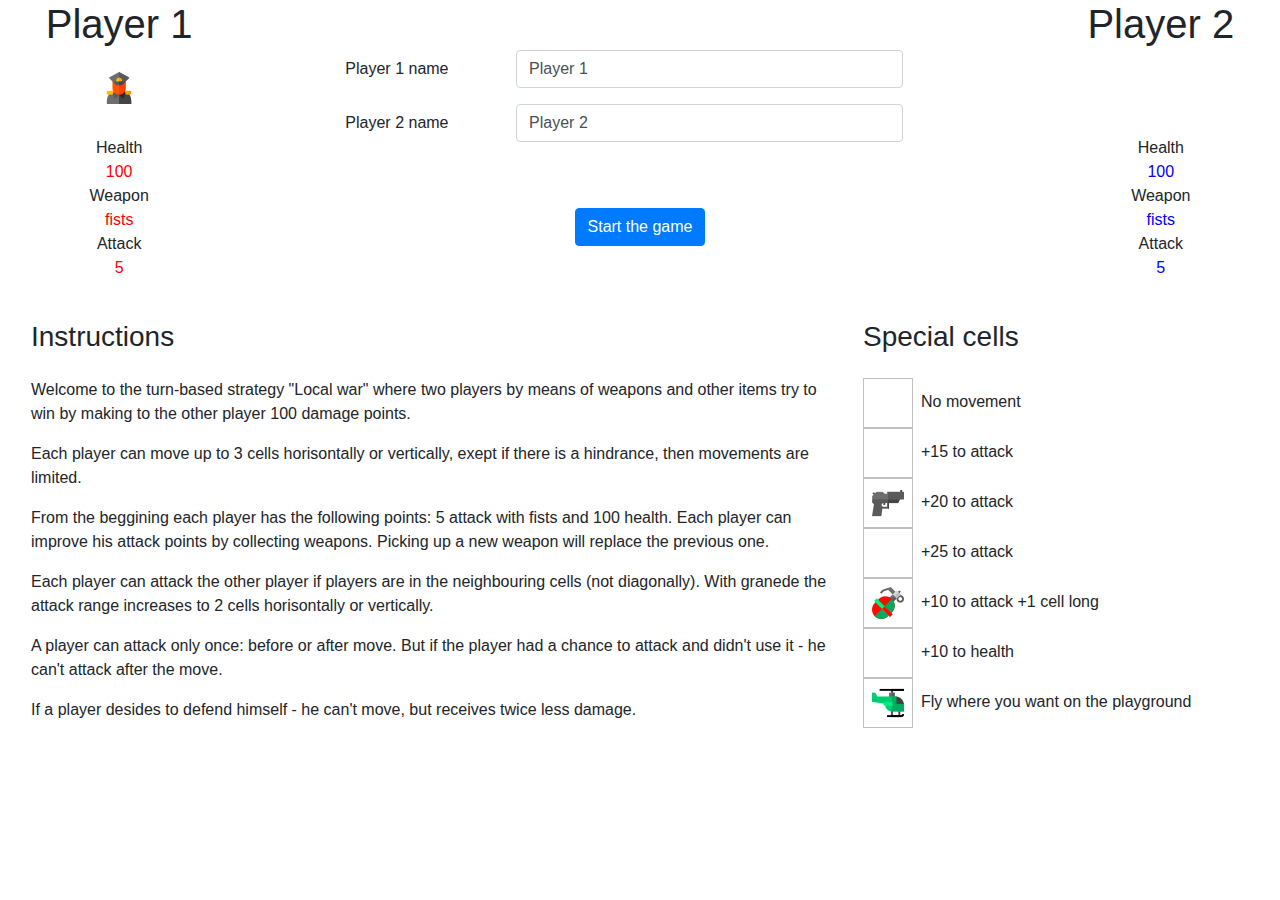
==== index.html @ a1065ed9 "Update index.html" ====
<!DOCTYPE html>
<html>
<head>

	<meta charset="utf-8"> 
	<meta http-equiv="X-UA-Compatible" content="IE=edge">
	<meta name="viewport" content="width=device-width, initial-scale=1">
	<title>Game OC project 6</title>
	<meta name="description" content="Game OC project 6">
	<link rel="stylesheet" href="https://stackpath.bootstrapcdn.com/bootstrap/4.3.1/css/bootstrap.min.css" integrity="sha384-ggOyR0iXCbMQv3Xipma34MD+dH/1fQ784/j6cY/iJTQUOhcWr7x9JvoRxT2MZw1T" crossorigin="anonymous">
	<link rel="stylesheet" href="https://use.fontawesome.com/releases/v5.7.2/css/all.css" integrity="sha384-fnmOCqbTlWIlj8LyTjo7mOUStjsKC4pOpQbqyi7RrhN7udi9RwhKkMHpvLbHG9Sr" crossorigin="anonymous">  
	<link href="css/style.css" rel="stylesheet">    
	<script src="http://code.jquery.com/jquery-3.3.1.min.js"></script>
	<link rel="stylesheet" href="https://cdnjs.cloudflare.com/ajax/libs/animate.css/3.7.0/animate.min.css">
	<link rel="icon" type="image/png" href="css/png/001-helicopter.png" sizes="32x32">  

</head>

<body>
	<div class="row col-12 mx-0">
		<div class="col-2 justify-content-center text-center animated pulse" id="attackPlayer1">
			<h1><span id="player1Lable">Player 1</span><div class="logoPlayer1"></div></h1>
			<div>Health</div>
			<div class="red" id="player1Health">100</div>
			<div>Weapon</div>
			<div class="red" id="player1Weapon">fists</div>
			<div>Attack</div>
			<div class="red" id="player1Attack">5</div>
		</div>
		<div class="col-8 playGround justify-content-center text-center" id="names">

			<div class="form-group row align-items-center">
				<label for="player1Name" class="offset-sm-1 col-sm-3 col-form-label">Player 1 name</label>
				<div class="col-sm-6">
					<input type="text" class="form-control mt-0" id="player1Name" value='Player 1'>
				</div>
			</div>

			<div class="form-group row">
				<label for="player2Name" class="offset-sm-1 col-sm-3 col-form-label">Player 2 name</label>
				<div class="col-sm-6">
					<input type="text" class="form-control mt-0" id="player2Name" value='Player 2'>
				</div>
			</div>
			<input id="playGame" class="btn btn-primary animated pulse" value="Start the game" type="button" onclick="startGame()">

		</div>
		<div  class="col-2 justify-content-center text-center animated pulse" id="attackPlayer2" >
			<h1><span id="player2Lable">Player 2</span><div class="logoPlayer2"></div></h1>
			<div>Health</div>
			<div class="blue" id="player2Health">100</div>
			<div>Weapon</div>
			<div class="blue" id="player2Weapon">fists</div>
			<div>Attack</div>
			<div class="blue" id="player2Attack">5</div>
		</div>
	</div>
	<div class="row mx-0">
		<div class="offset-1 col-2 justify-content-center text-center"></div>
		<div class="row col-6 justify-content-center pt-3 text-center" id='controlPanel'>				
		</div>	
		<div class="col-2 justify-content-center text-center"></div>
	</div>
	<div class='row px-3 mx-0 pt-4' id='gameRules'>
		<div class="col-sm-8">		
			<h3 class='pb-3'>Instructions</h3>
			<p>Welcome to the turn-based strategy "Local war" where two players by means of weapons and other items try to win by making to the other player 100 damage points.</p>
			<p>Each player can move up to 3 cells horisontally or vertically, exept if there is a hindrance, then movements are limited.</p>
			<p>From the beggining each player has the following points: 5 attack with fists and 100 health. Each player can improve his attack points by collecting weapons. Picking up a new weapon will replace the previous one.</p>
			<p>Each player can attack the other player if players are in the neighbouring cells (not diagonally). With granede the attack range increases to 2 cells horisontally or vertically. </p>
			<p>A player can attack only once: before or after move. But if the player had a chance to attack and didn't use it - he can't attack after the move.</p>
			<p>If a player desides to defend himself - he can't move, but receives twice less damage.</p>

		</div>
		<div class="col-sm-4">
			<h3 class='pb-3'>Special cells</h3>
			<ul class='pl-0'>				
				<li><img class='cellHindrance'><span class='pl-2'>No movement</span></li>
				<li><img class='cellWeapon1'><span class='pl-2'>+15 to attack</span></li>
				<li><img class='cellWeapon2'><span class='pl-2'>+20 to attack</span></li>
				<li><img class='cellWeapon3'><span class='pl-2'>+25 to attack</span></li>
				<li><img class='cellWeapon4'><span class='pl-2'>+10 to attack +1 cell long</span></li>
				<li><img class='cellMedicine'><span class='pl-2'>+10 to health</span></li>
				<li><img class='cellHelicopter'><span class='pl-2'>Fly where you want on the playground</span></li>
			</ul>
		</div>
	</div>
	<script src="js/js.js"></script>
</body>

</html>
---- css/style.css ----
html, body {
	min-width: 1100px;
	margin-left: auto;
	margin-right: auto;
	
}

#playGround{
	display: grid;
			
	margin-top: 50px;
}

.cell {
	width: 50px;
	height: 50px;	
	border: 2px solid black;	
}

#names {
	margin-top: 50px;
	text-align: center;
	
}

#defendButton {
	margin-top: 30px;
}

#attackButton
{
	margin-top: 20px;
	max-width: 183px;
}

input {
	margin-top: 50px;
}

.blue{
color:blue;
}

.red{
color:red;
}

ul {
	list-style: none;
}



.logoPlayer1 {
	background:url(png/001-military.png) no-repeat center center;	
	width: 80px;
	height: 80px;
	margin: auto auto;
}

.logoPlayer2 {
	background:url(png/002-military-1.png) no-repeat center center;	
	width: 80px;
	height: 80px;
	margin: auto auto;
}

/* Cells content
==========================*/
.cellHindrance {		
	background:url(png/tent.png) no-repeat center center;	
	width: 50px;
	height: 50px;
}

.cellPlayer1 {
	background:url(png/001-military.png) no-repeat center center;	
	width: 50px;
	height: 50px;
}

.cellPlayer2 {
	background:url(png/002-military-1.png) no-repeat center center;	
	width: 50px;
	height: 50px;
}

.cellCanMove {	
	background:url(png/circular-target.png) no-repeat center center;	
	width: 50px;
	height: 50px;
	border-radius: 10px;
}

.cellWeapon2 {
	background:url(png/001-handgun.png) no-repeat center center;	
	width: 50px;
	height: 50px;
}

.cellWeapon3 {
	background:url(png/002-rifle.png) no-repeat center center;	
	width: 50px;
	height: 50px;
}

.cellWeapon1 {
	background:url(png/004-knife.png) no-repeat center center;	
	width: 50px;
	height: 50px;
}

.cellWeapon4 {
	background:url(png/002-grenade.png) no-repeat center center;	
	width: 50px;
	height: 50px;
}

.cellMedicine {
	background:url(png/003-aid.png) no-repeat center center;	
	width: 50px;
	height: 50px;
}

.cellHelicopter {
	background:url(png/001-helicopter.png) no-repeat center center;	
	width: 50px;
	height: 50px;
}
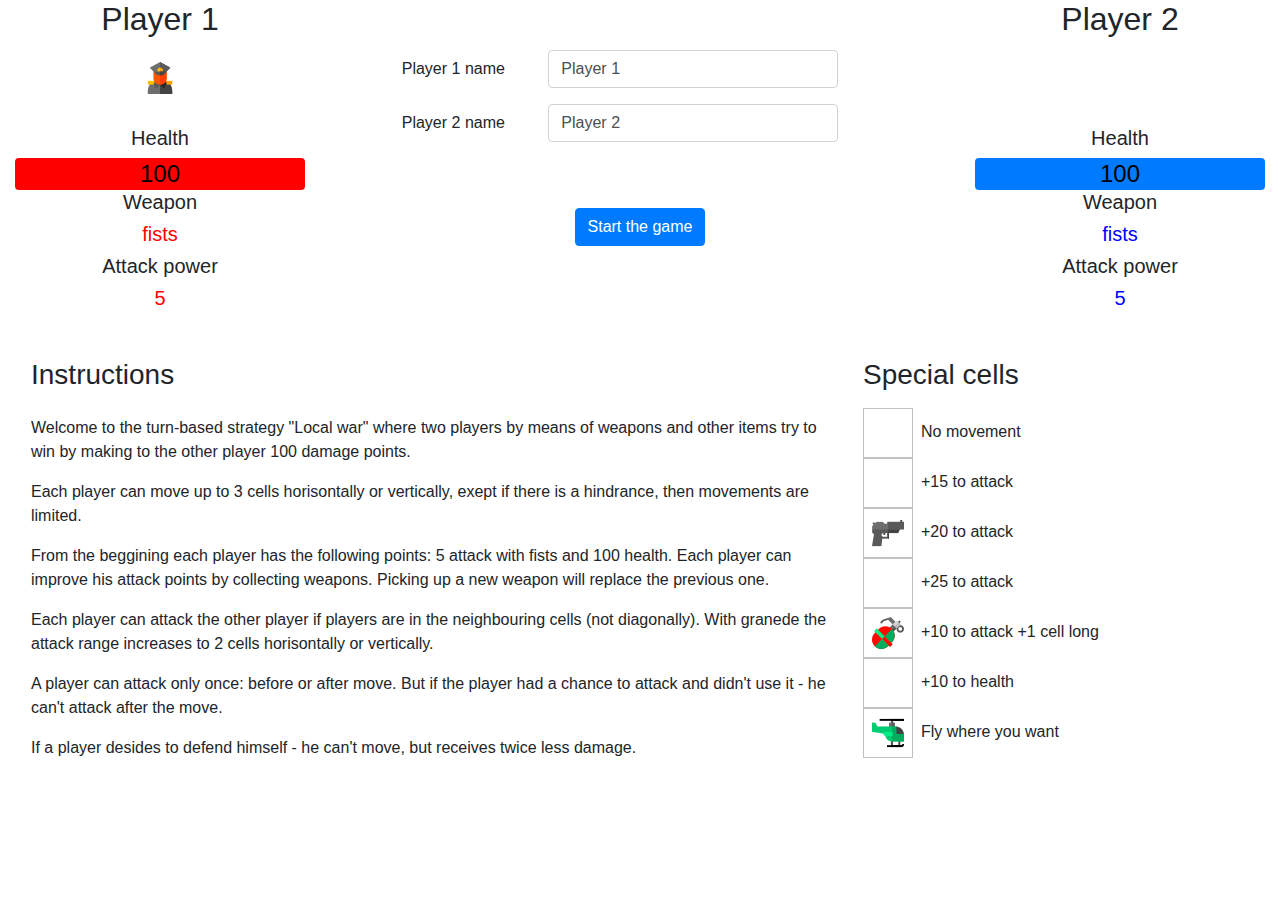
==== commit 0322ab80: "Update index.html" ====
--- a/index.html
+++ b/index.html
@@ -10,24 +10,29 @@
 	<link rel="stylesheet" href="https://stackpath.bootstrapcdn.com/bootstrap/4.3.1/css/bootstrap.min.css" integrity="sha384-ggOyR0iXCbMQv3Xipma34MD+dH/1fQ784/j6cY/iJTQUOhcWr7x9JvoRxT2MZw1T" crossorigin="anonymous">
 	<link rel="stylesheet" href="https://use.fontawesome.com/releases/v5.7.2/css/all.css" integrity="sha384-fnmOCqbTlWIlj8LyTjo7mOUStjsKC4pOpQbqyi7RrhN7udi9RwhKkMHpvLbHG9Sr" crossorigin="anonymous">  
 	<link href="css/style.css" rel="stylesheet">    
-	<script src="http://code.jquery.com/jquery-3.3.1.min.js"></script>
+	<script
+  	src="https://code.jquery.com/jquery-3.3.1.min.js"
+  	integrity="sha256-FgpCb/KJQlLNfOu91ta32o/NMZxltwRo8QtmkMRdAu8="
+  	crossorigin="anonymous"></script>
 	<link rel="stylesheet" href="https://cdnjs.cloudflare.com/ajax/libs/animate.css/3.7.0/animate.min.css">
 	<link rel="icon" type="image/png" href="css/png/001-helicopter.png" sizes="32x32">  
 
 </head>
 
 <body>
-	<div class="row col-12 mx-0">
-		<div class="col-2 justify-content-center text-center animated pulse" id="attackPlayer1">
-			<h1><span id="player1Lable">Player 1</span><div class="logoPlayer1"></div></h1>
-			<div>Health</div>
-			<div class="red" id="player1Health">100</div>
-			<div>Weapon</div>
-			<div class="red" id="player1Weapon">fists</div>
-			<div>Attack</div>
-			<div class="red" id="player1Attack">5</div>
+	<div class="row col-12 mx-0 px-0" id='hello'>
+		<div class="col-3 justify-content-center text-center animated pulse" id="attackPlayer1">
+			<h2><span id="player1Lable">Player 1</span><div class="logoPlayer1"></div></h2>
+			<div class='h5'>Health</div>
+			<div class="progress" style="height:2rem">
+			<div class="progress-bar" role="progressbar" style="width: 100%; height:2rem; font-size: 1.5rem; color:black; background-color: red " aria-valuenow="100" aria-valuemin="0" aria-valuemax="100" id="player1Health">100</div>
+			</div>
+			<div class='h5'>Weapon</div>
+			<div class="red h5" id="player1Weapon">fists</div>
+			<div class='h5'>Attack power</div>
+			<div class="red h5" id="player1Attack">5</div>
 		</div>
-		<div class="col-8 playGround justify-content-center text-center" id="names">
+		<div class="col-6 playGround justify-content-center text-center" id="names">
 
 			<div class="form-group row align-items-center">
 				<label for="player1Name" class="offset-sm-1 col-sm-3 col-form-label">Player 1 name</label>
@@ -45,14 +50,16 @@
 			<input id="playGame" class="btn btn-primary animated pulse" value="Start the game" type="button" onclick="startGame()">
 
 		</div>
-		<div  class="col-2 justify-content-center text-center animated pulse" id="attackPlayer2" >
-			<h1><span id="player2Lable">Player 2</span><div class="logoPlayer2"></div></h1>
-			<div>Health</div>
-			<div class="blue" id="player2Health">100</div>
-			<div>Weapon</div>
-			<div class="blue" id="player2Weapon">fists</div>
-			<div>Attack</div>
-			<div class="blue" id="player2Attack">5</div>
+		<div  class="col-3 justify-content-center text-center animated pulse" id="attackPlayer2" >
+			<h2><span id="player2Lable">Player 2</span><div class="logoPlayer2"></div></h2>
+			<div class='h5'>Health</div>
+			<div class="progress" style="height:2rem">
+			<div class="progress-bar bg-premier" role="progressbar" style="width: 100%; height:2rem; font-size: 1.5rem; color:black" aria-valuenow="100" aria-valuemin="0" aria-valuemax="100" id="player2Health">100</div>
+			</div>
+			<div class='h5'>Weapon</div>
+			<div class="blue h5" id="player2Weapon">fists</div>
+			<div class='h5'>Attack power</div>
+			<div class="blue h5" id="player2Attack">5</div>
 		</div>
 	</div>
 	<div class="row mx-0">
@@ -62,7 +69,7 @@
 		<div class="col-2 justify-content-center text-center"></div>
 	</div>
 	<div class='row px-3 mx-0 pt-4' id='gameRules'>
-		<div class="col-sm-8">		
+		<div class="col-8" id="instructions">		
 			<h3 class='pb-3'>Instructions</h3>
 			<p>Welcome to the turn-based strategy "Local war" where two players by means of weapons and other items try to win by making to the other player 100 damage points.</p>
 			<p>Each player can move up to 3 cells horisontally or vertically, exept if there is a hindrance, then movements are limited.</p>
@@ -72,16 +79,16 @@
 			<p>If a player desides to defend himself - he can't move, but receives twice less damage.</p>
 
 		</div>
-		<div class="col-sm-4">
-			<h3 class='pb-3'>Special cells</h3>
-			<ul class='pl-0'>				
+		<div class="col-4" id='specialCells'>
+			<h3 id='specCells'>Special cells</h3>
+			<ul class='pl-0 mt-3'>				
 				<li><img class='cellHindrance'><span class='pl-2'>No movement</span></li>
 				<li><img class='cellWeapon1'><span class='pl-2'>+15 to attack</span></li>
 				<li><img class='cellWeapon2'><span class='pl-2'>+20 to attack</span></li>
 				<li><img class='cellWeapon3'><span class='pl-2'>+25 to attack</span></li>
 				<li><img class='cellWeapon4'><span class='pl-2'>+10 to attack +1 cell long</span></li>
 				<li><img class='cellMedicine'><span class='pl-2'>+10 to health</span></li>
-				<li><img class='cellHelicopter'><span class='pl-2'>Fly where you want on the playground</span></li>
+				<li><img class='cellHelicopter'><span class='pl-2'>Fly where you want</span></li>
 			</ul>
 		</div>
 	</div>
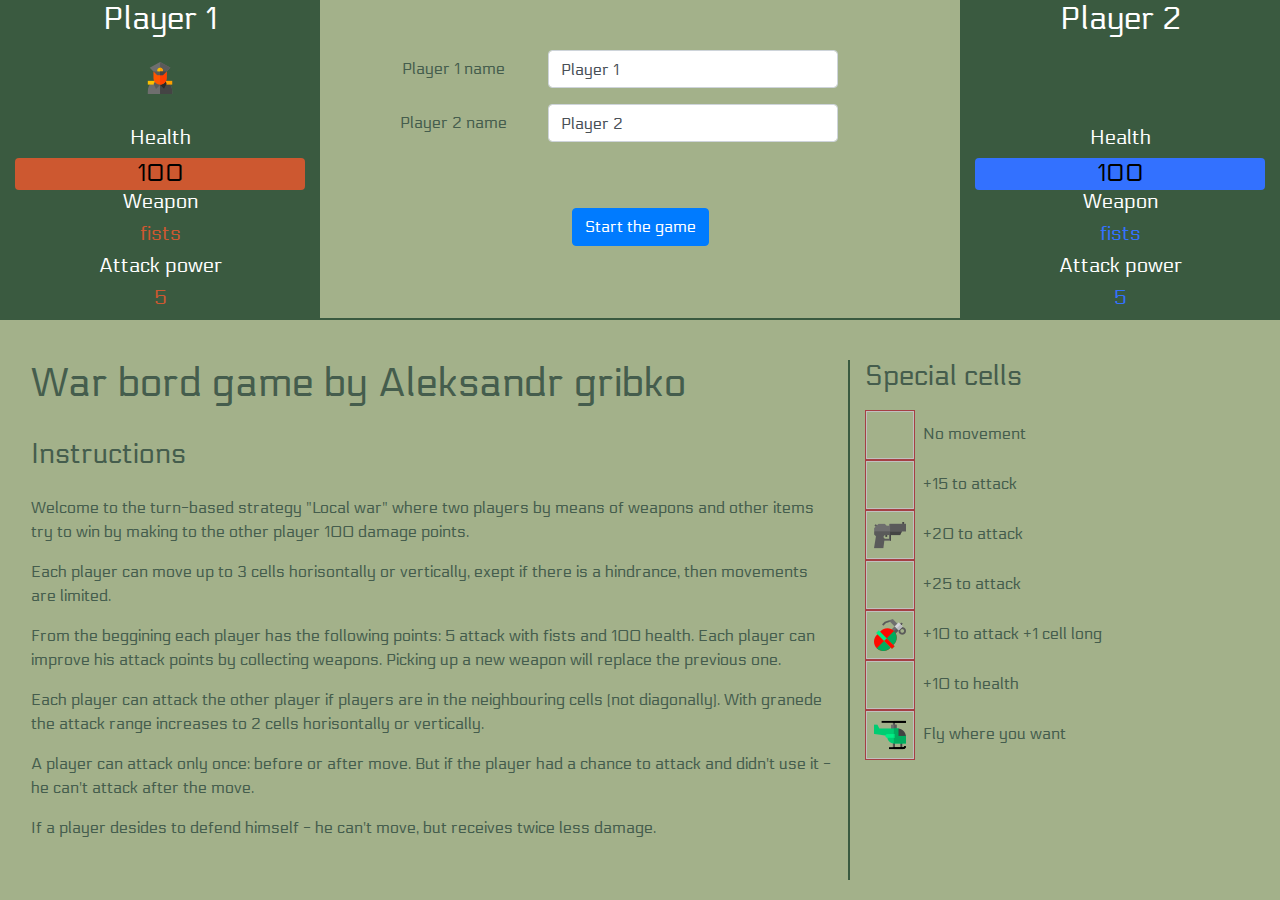
==== commit 1301f93f: "updated styles" ====
--- a/index.html
+++ b/index.html
@@ -5,8 +5,8 @@
 	<meta charset="utf-8"> 
 	<meta http-equiv="X-UA-Compatible" content="IE=edge">
 	<meta name="viewport" content="width=device-width, initial-scale=1">
-	<title>Game OC project 6</title>
-	<meta name="description" content="Game OC project 6">
+	<title>Board war game. Aleksandr Gribko</title>
+	<meta name="description" content="Board war game. Aleksandr Gribko">
 	<link rel="stylesheet" href="https://stackpath.bootstrapcdn.com/bootstrap/4.3.1/css/bootstrap.min.css" integrity="sha384-ggOyR0iXCbMQv3Xipma34MD+dH/1fQ784/j6cY/iJTQUOhcWr7x9JvoRxT2MZw1T" crossorigin="anonymous">
 	<link rel="stylesheet" href="https://use.fontawesome.com/releases/v5.7.2/css/all.css" integrity="sha384-fnmOCqbTlWIlj8LyTjo7mOUStjsKC4pOpQbqyi7RrhN7udi9RwhKkMHpvLbHG9Sr" crossorigin="anonymous">  
 	<link href="css/style.css" rel="stylesheet">    
@@ -16,6 +16,8 @@
   	crossorigin="anonymous"></script>
 	<link rel="stylesheet" href="https://cdnjs.cloudflare.com/ajax/libs/animate.css/3.7.0/animate.min.css">
 	<link rel="icon" type="image/png" href="css/png/001-helicopter.png" sizes="32x32">  
+	<link rel="preconnect" href="https://fonts.gstatic.com">
+	<link href="https://fonts.googleapis.com/css2?family=Amatic+SC&family=Electrolize&display=swap" rel="stylesheet">
 
 </head>
 
@@ -69,7 +71,9 @@
 		<div class="col-2 justify-content-center text-center"></div>
 	</div>
 	<div class='row px-3 mx-0 pt-4' id='gameRules'>
+		
 		<div class="col-8" id="instructions">		
+			<h1>War bord game by Aleksandr gribko</h1>
 			<h3 class='pb-3'>Instructions</h3>
 			<p>Welcome to the turn-based strategy "Local war" where two players by means of weapons and other items try to win by making to the other player 100 damage points.</p>
 			<p>Each player can move up to 3 cells horisontally or vertically, exept if there is a hindrance, then movements are limited.</p>
@@ -77,6 +81,9 @@
 			<p>Each player can attack the other player if players are in the neighbouring cells (not diagonally). With granede the attack range increases to 2 cells horisontally or vertically. </p>
 			<p>A player can attack only once: before or after move. But if the player had a chance to attack and didn't use it - he can't attack after the move.</p>
 			<p>If a player desides to defend himself - he can't move, but receives twice less damage.</p>
+			<a class="btn btn-default text-right icon-link" href="https://twitter.com/aleks_gribko"><i class="fab fa-twitter fa-2x"></i></a>
+			<a class="btn btn-default text-right icon-link" href="https://www.facebook.com/aleksandr.gribko"><i class="fab fa-facebook-f fa-2x"></i></a>
+			<a class="btn btn-default text-right icon-link" href="https://github.com/aleksgribko"><i class="fab fa-github fa-2x"></i></a>  
 
 		</div>
 		<div class="col-4" id='specialCells'>
--- a/css/style.css
+++ b/css/style.css
@@ -2,19 +2,41 @@
 	min-width: 1100px;
 	margin-left: auto;
 	margin-right: auto;
+	background-color: #a3b18a;
+	color: #455D4D;
+	font-family: 'Electrolize', sans-serif;
 	
 }
 
+h1 {
+	margin-bottom: 30px;
+}
+
+h2 {
+	color: #455D4D;
+}
+
+.h5, #player1Lable,  #player2Lable {
+	color: white;
+}
+
 #playGround{
-	display: grid;
-			
-	margin-top: 50px;
+	display: grid;			
+	margin-top: 30px;
 }
 
 .cell {
 	width: 50px;
 	height: 50px;	
-	border: 2px solid black;	
+	border: 2px solid #A54044;	
+}
+
+.icon-link {
+	color: #3a5a40;
+}
+
+#attackPlayer2, #attackPlayer1{
+	background-color: #3a5a40;
 }
 
 #names {
@@ -23,32 +45,45 @@
 	
 }
 
-#defendButton {
-	margin-top: 30px;
+#defendButton {	
+	width: 75%;
+	margin: 20px;
 }
 
 #attackButton
 {
-	margin-top: 20px;
-	max-width: 183px;
+	margin: 20px;
+	width: 75%;
 }
 
 input {
 	margin-top: 50px;
 }
 
+#hello {
+	border-bottom: 2px solid #3a5a40;
+}
+
+#specialCells {
+	border-left: 2px solid #3a5a40;
+}
+
 .blue{
-color:blue;
+color:#3371ff;
 }
 
 .red{
-color:red;
+color:#cd5830;
 }
 
 ul {
 	list-style: none;
 }
 
+
+img {
+	border: 1px solid #A54044;
+}
 
 
 .logoPlayer1 {
@@ -68,7 +103,10 @@
 /* Cells content
 ==========================*/
 .cellHindrance {		
-	background:url(png/tent.png) no-repeat center center;	
+	background:url(png/tent.png);	
+	background-position: center;
+  	background-repeat: no-repeat;
+  	background-size: cover;
 	width: 50px;
 	height: 50px;
 }
@@ -89,7 +127,7 @@
 	background:url(png/circular-target.png) no-repeat center center;	
 	width: 50px;
 	height: 50px;
-	border-radius: 10px;
+	border-radius: 15px;
 }
 
 .cellWeapon2 {
@@ -128,3 +166,10 @@
 	height: 50px;
 }
 
+.progress-bar {
+	background-color: #cd5830 !important;
+}
+
+.progress-bar.bg-premier{
+	background-color: #3371ff !important;
+}